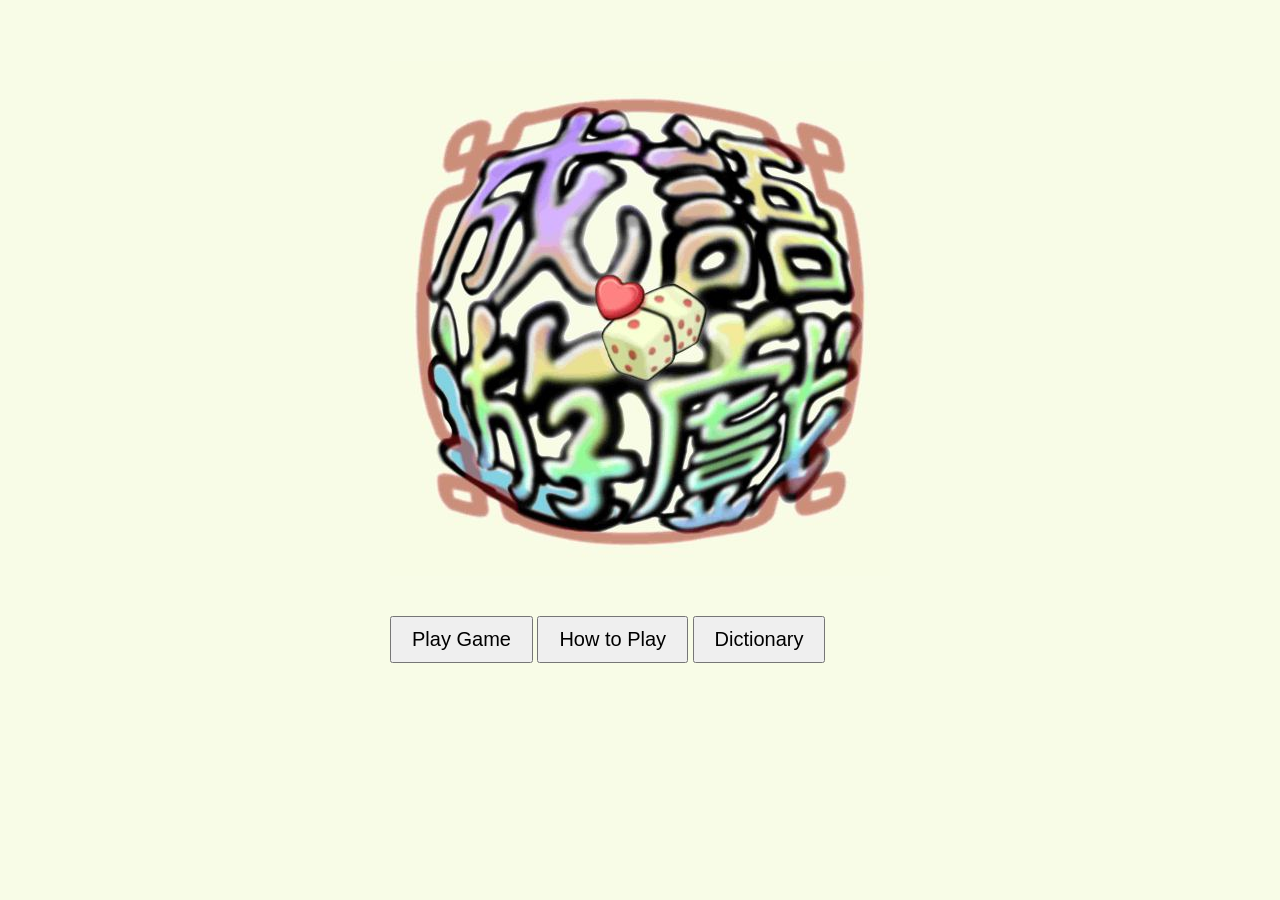
==== index.html @ dd259682 "Add files via upload" ====
<!DOCTYPE html>
<html lang="en">
<head>
    <meta charset="UTF-8">
    <meta name="viewport" content="width=device-width, initial-scale=1.0">
    <title>Chinese Idioms Challenge - Start</title>
    <link rel="stylesheet" href="styles.css"> <!-- Link to your CSS file -->
</head>
<body>
    <div class="start-page">

        <h1></h1>
        <img src="homepage2.jpg" alt="title">
        <p></p>
 
        <button id="startBtn">Play Game</button>
        <button id="howToPlayBtn">How to Play</button>
        <button id="dctnryBtn">Dictionary</button>
        
    </div>
    <script>
        document.getElementById('startBtn').addEventListener('click', function() {
            window.location.href = 'pregame.html'; // Redirects to the game page
        });

        document.getElementById('howToPlayBtn').addEventListener('click', function() {
            alert('Click and drag the characters into the correct order');
        });

        document.getElementById('dctnryBtn').addEventListener('click', function() {
            window.location.href = 'dictionary4.html'; // Redirects to the dictionary page
        });

        
    </script>
</body>
</html>
---- styles.css ----
body{ font-family:sans-serif; display:flex; flex-direction:column; align-items:center; margin-top:40px; background-color: #f8fce7; }
#score{ position:absolute; top:10px; left:10px; font-size:20px; font-weight:bold; }
#finalScore{ font-size:24px; margin-top:10px; color:black; display:none; }
#round{ font-size:28px; margin-bottom:10px; }

#imgContainer{
  position: relative;
  width: 220px;
  height: 180px;
  margin-bottom: 20px;
  background: #f0f0f0;
  display: flex;
  justify-content: center;
  align-items: center;
}
#chengyuImg{
  width: 100%;
  height: 100%;
  object-fit: contain;
  display: block;
}

#message{ position:absolute; top:50%; left:50%; transform:translate(-50%,-50%); font-size:36px; font-weight:bold; text-align:center; text-shadow: 2px 2px 0 #fff, -2px 2px 0 #fff, 2px -2px 0 #fff, -2px -2px 0 #fff; }

.container{ display:flex; gap:20px; margin:20px; }
.block,.hole,.slot{ width:80px; height:80px; border:2px solid #333; display:flex; align-items:center; justify-content:center; font-size:36px; }
.block{ background:#ffd966; cursor:grab; }
.hole{ background:#eee; }
.slot{ border-style:dashed; background:#fafafa; }
.hole.filled{ background:#c6efce; }
button{ font-size:20px; padding:10px 20px; margin-top:20px; align-items: center;}

#reviewScreen{ display:none; margin-top:20px; }
#reviewScreen div div{ margin:5px; padding:8px; border:1px solid #333; cursor:pointer; }

#cardOverlay{
  display:none;
  position:fixed;
  top:0; left:0;
  width:100%; height:100%;
  background:rgba(0,0,0,0.6);
  justify-content:center;
  align-items:center;
}
#card{
  background:white;
  padding:20px;
  display:flex;
  gap:20px;
  align-items:center;
}

#navButtons{
  display:flex;
  gap:10px;
  justify-content:center;
  align-items: center;
  margin-top:10px;
}
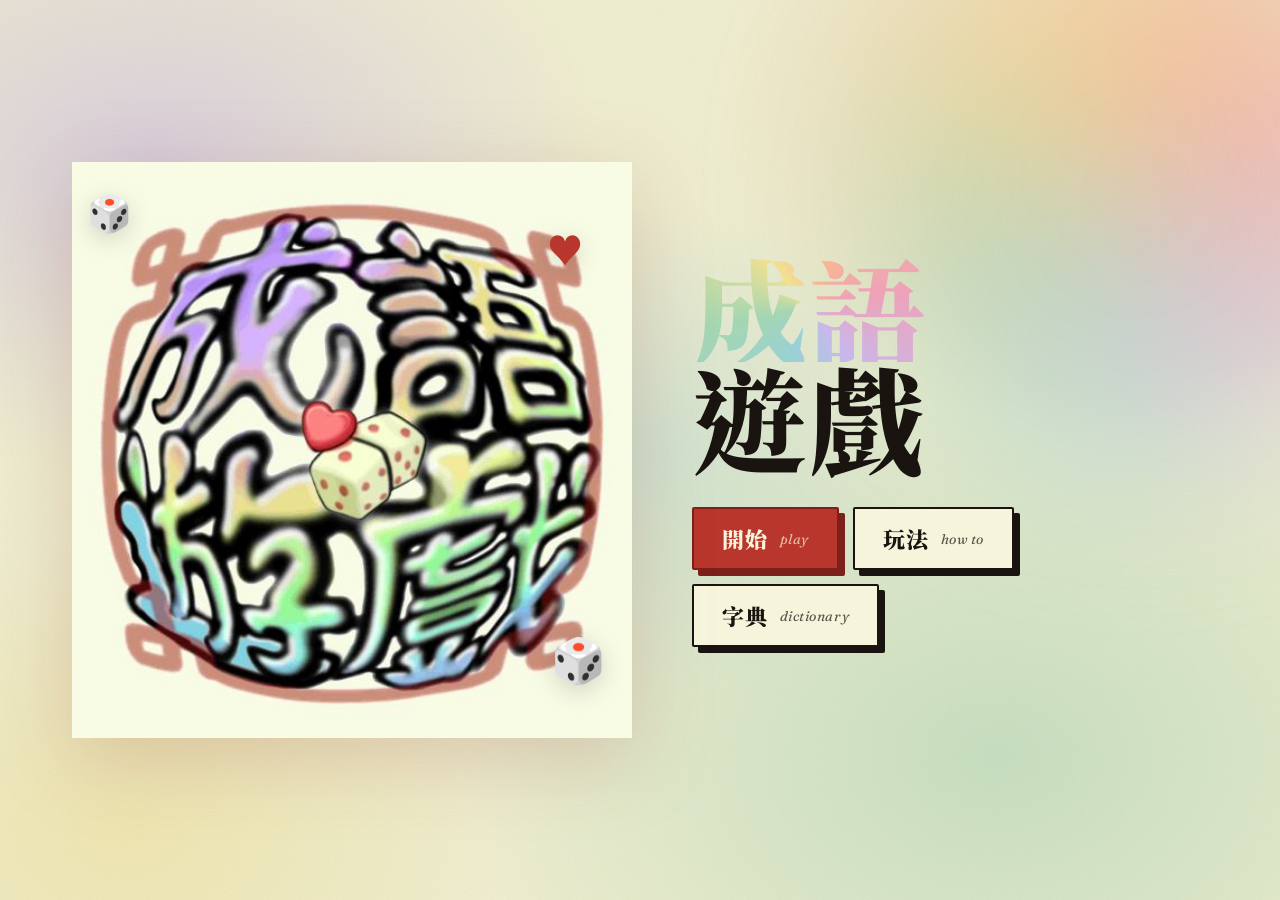
==== commit ae7fe2bc: "Redesign UI with psychedelic-literati aesthetic and add tile reorder - Rebuild styles.css around a c" ====
--- a/index.html
+++ b/index.html
@@ -1,37 +1,61 @@
-<!DOCTYPE html>
-<html lang="en">
-<head>
-    <meta charset="UTF-8">
-    <meta name="viewport" content="width=device-width, initial-scale=1.0">
-    <title>Chinese Idioms Challenge - Start</title>
-    <link rel="stylesheet" href="styles.css"> <!-- Link to your CSS file -->
-</head>
-<body>
-    <div class="start-page">
-
-        <h1></h1>
-        <img src="homepage2.jpg" alt="title">
-        <p></p>
- 
-        <button id="startBtn">Play Game</button>
-        <button id="howToPlayBtn">How to Play</button>
-        <button id="dctnryBtn">Dictionary</button>
-        
-    </div>
-    <script>
-        document.getElementById('startBtn').addEventListener('click', function() {
-            window.location.href = 'pregame.html'; // Redirects to the game page
-        });
-
-        document.getElementById('howToPlayBtn').addEventListener('click', function() {
-            alert('Click and drag the characters into the correct order');
-        });
-
-        document.getElementById('dctnryBtn').addEventListener('click', function() {
-            window.location.href = 'dictionary4.html'; // Redirects to the dictionary page
-        });
-
-        
-    </script>
-</body>
-</html>
+<!DOCTYPE html>
+<html lang="en">
+<head>
+    <meta charset="UTF-8">
+    <meta name="viewport" content="width=device-width, initial-scale=1.0">
+    <title>成語遊戲 — Chinese Idioms Challenge</title>
+    <link rel="stylesheet" href="styles.css">
+</head>
+<body>
+    <div class="start-page">
+        <!-- preserved by old script; hidden by CSS -->
+        <h1></h1>
+        <p></p>
+
+        <div class="hero-stage">
+            <span class="talisman talisman--dice1" aria-hidden="true">🎲</span>
+            <span class="talisman talisman--dice2" aria-hidden="true">🎲</span>
+            <span class="talisman talisman--heart" aria-hidden="true">♥</span>
+            <img src="homepage2.jpg" alt="成語遊戲 seal">
+        </div>
+
+        <div class="hero-copy">
+            <h2 class="hero-title">
+                <span class="accent">成語</span><br>
+                遊戲
+            </h2>
+            <p class="hero-sub">
+                Four characters. One ancient truth. Drag the brushed
+                blocks into place and unlock a thousand years of
+                Chinese wisdom — <em>慢慢來</em>, take your time.
+            </p>
+
+            <div class="hero-cta">
+                <button id="startBtn" class="btn btn--seal">
+                    開始 <span class="latin">play</span>
+                </button>
+                <button id="howToPlayBtn" class="btn">
+                    玩法 <span class="latin">how to</span>
+                </button>
+                <button id="dctnryBtn" class="btn">
+                    字典 <span class="latin">dictionary</span>
+                </button>
+            </div>
+        </div>
+    </div>
+
+    <script>
+        document.getElementById('startBtn').addEventListener('click', function() {
+            window.location.href = 'pregame.html';
+        });
+
+        document.getElementById('howToPlayBtn').addEventListener('click', function() {
+            alert('Click and drag the characters into the correct order');
+        });
+
+        document.getElementById('dctnryBtn').addEventListener('click', function() {
+            window.location.href = 'dictionary4.html';
+        });
+    </script>
+</body>
+</html>
--- a/styles.css
+++ b/styles.css
@@ -1,59 +1,1047 @@
-body{ font-family:sans-serif; display:flex; flex-direction:column; align-items:center; margin-top:40px; background-color: #f8fce7; }
-#score{ position:absolute; top:10px; left:10px; font-size:20px; font-weight:bold; }
-#finalScore{ font-size:24px; margin-top:10px; color:black; display:none; }
-#round{ font-size:28px; margin-bottom:10px; }
-
-#imgContainer{
-  position: relative;
-  width: 220px;
-  height: 180px;
-  margin-bottom: 20px;
-  background: #f0f0f0;
-  display: flex;
-  justify-content: center;
-  align-items: center;
-}
-#chengyuImg{
-  width: 100%;
-  height: 100%;
-  object-fit: contain;
-  display: block;
-}
-
-#message{ position:absolute; top:50%; left:50%; transform:translate(-50%,-50%); font-size:36px; font-weight:bold; text-align:center; text-shadow: 2px 2px 0 #fff, -2px 2px 0 #fff, 2px -2px 0 #fff, -2px -2px 0 #fff; }
-
-.container{ display:flex; gap:20px; margin:20px; }
-.block,.hole,.slot{ width:80px; height:80px; border:2px solid #333; display:flex; align-items:center; justify-content:center; font-size:36px; }
-.block{ background:#ffd966; cursor:grab; }
-.hole{ background:#eee; }
-.slot{ border-style:dashed; background:#fafafa; }
-.hole.filled{ background:#c6efce; }
-button{ font-size:20px; padding:10px 20px; margin-top:20px; align-items: center;}
-
-#reviewScreen{ display:none; margin-top:20px; }
-#reviewScreen div div{ margin:5px; padding:8px; border:1px solid #333; cursor:pointer; }
-
-#cardOverlay{
-  display:none;
-  position:fixed;
-  top:0; left:0;
-  width:100%; height:100%;
-  background:rgba(0,0,0,0.6);
-  justify-content:center;
-  align-items:center;
-}
-#card{
-  background:white;
-  padding:20px;
-  display:flex;
-  gap:20px;
-  align-items:center;
-}
-
-#navButtons{
-  display:flex;
-  gap:10px;
-  justify-content:center;
-  align-items: center;
-  margin-top:10px;
-}+/* ============================================================
+   成語遊戲 — Psychedelic Literati design system
+   ------------------------------------------------------------
+   Inspired by the airbrushed homepage seal: rice-paper cream,
+   vermilion ink frame, lavender/mint/peach/lemon/turquoise auras,
+   chunky brush type, scattered dice + heart talismans.
+   ============================================================ */
+
+@import url('https://fonts.googleapis.com/css2?family=Noto+Serif+TC:wght@400;600;700;900&family=Noto+Sans+TC:wght@400;500;700;900&family=Noto+Sans+HK:wght@400;700;900&family=Fraunces:ital,opsz,wght@0,9..144,400;0,9..144,700;1,9..144,400;1,9..144,700&family=DM+Mono:wght@400;500&display=swap');
+
+:root{
+  /* paper + ink — matched to homepage2.jpg edge */
+  --cream: #f1f0d2;
+  --cream-deep: #e6e4be;
+  --paper: #f6f5dc;
+  --ink: #1a1410;
+  --ink-soft: #3b2e26;
+
+  /* seal palette */
+  --seal: #b8362c;
+  --seal-deep: #7d1f1a;
+  --seal-dust: #d4a09b;
+
+  /* psychedelic auras */
+  --lavender: #c9b8e8;
+  --mint:     #a8d5b4;
+  --peach:    #f4b896;
+  --lemon:    #f0e198;
+  --turquoise:#9dd0d4;
+  --rose:     #e8a4b8;
+
+  /* gradient strings */
+  --psyche: conic-gradient(from 140deg at 50% 50%,
+              var(--lavender), var(--turquoise),
+              var(--mint),  var(--lemon),
+              var(--peach), var(--rose), var(--lavender));
+
+  --halo: radial-gradient(circle, var(--peach) 0%, var(--lemon) 28%, var(--mint) 55%, transparent 75%);
+
+  /* CJK stack — broad Trad fallback so missing glyphs in one font fall through */
+  --cjk: "Noto Serif TC", "Noto Sans TC", "Noto Sans HK", "PingFang TC", "Heiti TC", "Microsoft JhengHei", "Apple LiGothic", serif;
+}
+
+/* ---------- reset-ish ---------- */
+*, *::before, *::after { box-sizing: border-box; }
+html, body { margin: 0; padding: 0; }
+button { font-family: inherit; }
+img { display: block; }
+
+/* ---------- base page ---------- */
+body{
+  min-height: 100vh;
+  font-family: var(--cjk);
+  color: var(--ink);
+  background-color: var(--cream);
+  background-image:
+    radial-gradient(40rem 28rem at 12% 18%,  rgba(201,184,232,.55), transparent 70%),
+    radial-gradient(36rem 30rem at 88% 12%,  rgba(244,184,150,.55), transparent 70%),
+    radial-gradient(48rem 36rem at 78% 84%,  rgba(168,213,180,.55), transparent 70%),
+    radial-gradient(34rem 26rem at 10% 92%,  rgba(240,225,152,.55), transparent 70%),
+    radial-gradient(26rem 22rem at 50% 50%,  rgba(157,208,212,.35), transparent 70%);
+  background-attachment: fixed;
+  position: relative;
+  overflow-x: hidden;
+}
+
+/* grain overlay */
+body::before{
+  content:"";
+  position: fixed; inset: 0;
+  pointer-events: none;
+  z-index: 1;
+  background-image: url("data:image/svg+xml;utf8,<svg xmlns='http://www.w3.org/2000/svg' width='240' height='240'><filter id='n'><feTurbulence type='fractalNoise' baseFrequency='0.85' numOctaves='2' stitchTiles='stitch'/><feColorMatrix values='0 0 0 0 0.12  0 0 0 0 0.08  0 0 0 0 0.06  0 0 0 0.45 0'/></filter><rect width='100%' height='100%' filter='url(%23n)' opacity='0.55'/></svg>");
+  mix-blend-mode: multiply;
+  opacity: .22;
+}
+
+/* drifting aura blob */
+body::after{
+  content:"";
+  position: fixed;
+  top: -8vh; right: -10vw;
+  width: 60vmin; height: 60vmin;
+  border-radius: 50%;
+  background: var(--psyche);
+  filter: blur(80px) saturate(115%);
+  opacity: .55;
+  pointer-events: none;
+  z-index: 0;
+  animation: drift 22s ease-in-out infinite alternate;
+}
+
+@keyframes drift{
+  0%   { transform: translate(0,0) rotate(0deg) scale(1); }
+  50%  { transform: translate(-6vw, 6vh) rotate(40deg) scale(1.08); }
+  100% { transform: translate(8vw,-4vh) rotate(-30deg) scale(.95); }
+}
+
+/* page content sits above the grain */
+body > *{ position: relative; z-index: 2; }
+
+/* ---------- typography helpers ---------- */
+.h-display{
+  font-family: var(--cjk);
+  font-weight: 900;
+  letter-spacing: .04em;
+  line-height: .95;
+}
+.h-brush{
+  font-family: var(--cjk);
+  font-weight: 700;
+}
+.h-latin{
+  font-family: "Fraunces", Georgia, serif;
+  font-style: italic;
+  font-weight: 400;
+  letter-spacing: .02em;
+}
+.h-mono{
+  font-family: "DM Mono", ui-monospace, monospace;
+  letter-spacing: .08em;
+  text-transform: uppercase;
+}
+
+/* ---------- seal frame ornament (echoes homepage2.jpg) ---------- */
+.seal-frame{
+  position: relative;
+  padding: clamp(20px, 4vw, 40px);
+  background: var(--paper);
+  box-shadow:
+    0 0 0 2px var(--seal) inset,
+    0 0 0 8px var(--paper) inset,
+    0 0 0 10px var(--seal-dust) inset,
+    0 30px 60px -30px rgba(125,31,26,.35);
+}
+.seal-frame::before,
+.seal-frame::after{
+  content:"";
+  position: absolute;
+  width: 34px; height: 34px;
+  border: 3px solid var(--seal);
+  background: var(--paper);
+}
+.seal-frame::before{ top: -12px; left: -12px;  border-right: 0; border-bottom: 0; }
+.seal-frame::after { bottom: -12px; right: -12px; border-left: 0; border-top: 0; }
+
+/* second corner pair */
+.seal-frame .seal-corner-tr,
+.seal-frame .seal-corner-bl{
+  content:"";
+  position: absolute;
+  width: 34px; height: 34px;
+  border: 3px solid var(--seal);
+  background: var(--paper);
+}
+.seal-frame .seal-corner-tr{ top: -12px; right: -12px; border-left: 0; border-bottom: 0; }
+.seal-frame .seal-corner-bl{ bottom: -12px; left: -12px; border-right: 0; border-top: 0; }
+
+/* ---------- chunky button ---------- */
+.btn{
+  display: inline-flex;
+  align-items: center;
+  justify-content: center;
+  gap: 12px;
+  padding: 14px 28px;
+  border: 2.5px solid var(--ink);
+  background: var(--paper);
+  color: var(--ink);
+  font-family: var(--cjk);
+  font-weight: 900;
+  font-size: 22px;
+  letter-spacing: .04em;
+  cursor: pointer;
+  position: relative;
+  transition: transform .18s ease, box-shadow .18s ease, background .25s ease, color .25s ease;
+  box-shadow: 6px 6px 0 var(--ink);
+  text-decoration: none;
+  border-radius: 2px;
+}
+.btn:hover{
+  transform: translate(-2px,-2px);
+  box-shadow: 10px 10px 0 var(--ink);
+  background-image: var(--psyche);
+  background-size: 240% 240%;
+  animation: psycheShift 4.5s ease-in-out infinite;
+  color: var(--paper);
+  text-shadow: 0 1px 0 var(--ink-soft);
+}
+.btn:active{
+  transform: translate(2px,2px);
+  box-shadow: 2px 2px 0 var(--ink);
+}
+.btn--seal{
+  background: var(--seal);
+  color: var(--paper);
+  border-color: var(--seal-deep);
+  box-shadow: 6px 6px 0 var(--seal-deep);
+}
+.btn--seal:hover{ box-shadow: 10px 10px 0 var(--seal-deep); }
+.btn--ghost{
+  background: transparent;
+  box-shadow: none;
+  border-width: 0;
+  border-bottom: 2px solid var(--ink);
+  padding: 6px 4px;
+  font-size: 18px;
+  border-radius: 0;
+}
+.btn--ghost:hover{
+  background: transparent;
+  color: var(--seal);
+  border-color: var(--seal);
+  box-shadow: none;
+  text-shadow: none;
+  animation: none;
+  background-image: none;
+}
+.btn .latin{
+  font-family: "Fraunces", serif;
+  font-style: italic;
+  font-size: 14px;
+  opacity: .7;
+  font-weight: 400;
+  letter-spacing: .04em;
+}
+
+@keyframes psycheShift{
+  0%   { background-position:   0% 50%; }
+  50%  { background-position: 100% 50%; }
+  100% { background-position:   0% 50%; }
+}
+
+/* ============================================================
+   HOMEPAGE  (.start-page)
+   ============================================================ */
+.start-page{
+  min-height: 100vh;
+  display: grid;
+  grid-template-columns: minmax(0, 1.1fr) minmax(0, 1fr);
+  gap: clamp(20px, 4vw, 60px);
+  padding: clamp(24px, 5vw, 72px);
+  align-items: center;
+  max-width: 1320px;
+  margin: 0 auto;
+}
+@media (max-width: 880px){
+  .start-page{ grid-template-columns: 1fr; padding-top: 28px; }
+}
+
+.start-page h1{ display: none; }
+.start-page p{ display: none; }
+
+/* hero image with halo */
+.start-page img[src*="homepage2"]{
+  width: min(560px, 100%);
+  height: auto;
+  margin: 0 auto;
+  position: relative;
+  filter: drop-shadow(0 20px 40px rgba(125,31,26,.18));
+  animation: float 9s ease-in-out infinite;
+  z-index: 2;
+}
+@keyframes float{
+  0%,100% { transform: translateY(0) rotate(-1deg); }
+  50%     { transform: translateY(-14px) rotate(1deg); }
+}
+
+/* left column = hero stage */
+.hero-stage{
+  position: relative;
+  display: flex;
+  align-items: center;
+  justify-content: center;
+  min-height: 70vh;
+}
+@keyframes huePulse{
+  0%,100% { filter: blur(60px) saturate(130%) hue-rotate(0deg); transform: scale(1); }
+  50%     { filter: blur(70px) saturate(150%) hue-rotate(40deg); transform: scale(1.08); }
+}
+
+/* right column copy + actions */
+.hero-copy{
+  display: flex;
+  flex-direction: column;
+  gap: 28px;
+  max-width: 480px;
+}
+.hero-eyebrow{
+  display: inline-flex;
+  align-items: center;
+  gap: 10px;
+  font-family: "DM Mono", monospace;
+  font-size: 11px;
+  letter-spacing: .32em;
+  text-transform: uppercase;
+  color: var(--seal-deep);
+}
+.hero-eyebrow::before{
+  content:""; width: 28px; height: 1px; background: var(--seal); display: inline-block;
+}
+.hero-title{
+  font-family: var(--cjk);
+  font-weight: 900;
+  font-size: clamp(56px, 9vw, 120px);
+  line-height: .95;
+  margin: 0;
+  color: var(--ink);
+  letter-spacing: .02em;
+}
+.hero-title .accent{
+  display: inline-block;
+  background: var(--psyche);
+  -webkit-background-clip: text;
+  background-clip: text;
+  color: transparent;
+  filter: saturate(110%);
+}
+.hero-sub{
+  font-family: "Fraunces", serif;
+  font-style: italic;
+  font-size: 22px;
+  line-height: 1.45;
+  color: var(--ink-soft);
+  margin: 0;
+  max-width: 38ch;
+}
+.hero-sub em{
+  font-style: normal;
+  font-family: var(--cjk);
+  font-weight: 700;
+  color: var(--seal);
+  font-size: 1.05em;
+}
+.hero-cta{
+  display: flex;
+  flex-wrap: wrap;
+  gap: 14px;
+  margin-top: 8px;
+}
+.hero-meta{
+  margin-top: 10px;
+  display: flex;
+  gap: 24px;
+  flex-wrap: wrap;
+  font-family: "DM Mono", monospace;
+  font-size: 11px;
+  letter-spacing: .22em;
+  text-transform: uppercase;
+  color: var(--ink-soft);
+  opacity: .8;
+}
+.hero-meta span{ display: inline-flex; align-items: center; gap: 8px; }
+.hero-meta span::before{
+  content:""; width:6px; height:6px; background: var(--seal); border-radius: 50%;
+  display: inline-block;
+}
+
+/* floating talismans */
+.talisman{
+  position: absolute;
+  font-size: 36px;
+  filter: drop-shadow(0 6px 12px rgba(0,0,0,.15));
+  z-index: 3;
+  animation: float 7s ease-in-out infinite;
+}
+.talisman--dice1{ top: 8%; left: 4%;   animation-delay: -1s; }
+.talisman--dice2{ bottom: 12%; right: 6%; animation-delay: -3s; font-size: 44px; }
+.talisman--heart{ top: 14%; right: 10%; animation-delay: -2s; color: var(--seal); }
+
+/* vertical chinese strip */
+.vertical-strip{
+  position: absolute;
+  top: 50%;
+  left: 24px;
+  transform: translateY(-50%);
+  writing-mode: vertical-rl;
+  font-family: var(--cjk);
+  font-weight: 600;
+  font-size: 18px;
+  letter-spacing: 12px;
+  color: var(--seal);
+  opacity: .75;
+}
+@media (max-width: 880px){ .vertical-strip{ display: none; } }
+
+/* ============================================================
+   PREGAME  (.pregame-page)
+   ============================================================ */
+.pregame-page{
+  min-height: 100vh;
+  padding: clamp(24px, 5vw, 60px);
+  max-width: 1180px;
+  margin: 0 auto;
+  display: flex;
+  flex-direction: column;
+  justify-content: center;
+}
+.pregame-page > h1, .pregame-page > p, .pregame-page > img{ display: none; }
+
+.pregame-header{
+  display: flex;
+  align-items: flex-end;
+  justify-content: space-between;
+  gap: 24px;
+  margin-bottom: clamp(28px, 5vw, 56px);
+  flex-wrap: wrap;
+}
+.pregame-header .kicker{
+  font-family: "DM Mono", monospace;
+  letter-spacing: .3em;
+  text-transform: uppercase;
+  font-size: 11px;
+  color: var(--seal-deep);
+  margin-bottom: 8px;
+}
+.pregame-header h2{
+  font-family: var(--cjk);
+  font-weight: 900;
+  font-size: clamp(40px, 6vw, 72px);
+  line-height: .95;
+  margin: 0;
+  color: var(--ink);
+}
+.pregame-header h2 em{
+  font-family: "Fraunces", serif;
+  font-style: italic;
+  font-weight: 400;
+  color: var(--seal);
+}
+
+/* fate cards */
+.fate-grid{
+  display: grid;
+  grid-template-columns: repeat(3, 1fr);
+  gap: 22px;
+}
+@media (max-width: 880px){ .fate-grid{ grid-template-columns: 1fr; } }
+
+.fate-card.game-btn{
+  appearance: none;
+  text-align: center;
+  border: 2.5px solid var(--ink);
+  background: var(--paper);
+  padding: 32px 24px;
+  cursor: pointer;
+  position: relative;
+  overflow: hidden;
+  font-family: var(--cjk);
+  color: var(--ink);
+  display: flex;
+  flex-direction: column;
+  justify-content: center;
+  align-items: center;
+  gap: 12px;
+  min-height: 240px;
+  transition: transform .25s ease, box-shadow .25s ease;
+  box-shadow: 8px 8px 0 var(--ink);
+  border-radius: 2px;
+}
+.fate-card.game-btn::before{
+  content:"";
+  position: absolute;
+  inset: -40% -20% auto auto;
+  width: 70%; aspect-ratio: 1;
+  background: var(--psyche);
+  filter: blur(40px) saturate(140%);
+  opacity: .45;
+  z-index: 0;
+  transition: opacity .3s ease, transform .6s ease;
+}
+.fate-card.game-btn:hover{
+  transform: translate(-3px,-3px);
+  box-shadow: 12px 12px 0 var(--ink);
+}
+.fate-card.game-btn:hover::before{
+  opacity: .9;
+  transform: rotate(40deg) scale(1.1);
+}
+.fate-card .fate-num{
+  font-family: "Fraunces", serif;
+  font-style: italic;
+  font-size: 14px;
+  letter-spacing: .2em;
+  text-transform: uppercase;
+  color: var(--seal);
+  position: relative; z-index: 1;
+}
+.fate-card .fate-title{
+  font-family: var(--cjk);
+  font-weight: 900;
+  font-size: 56px;
+  line-height: 1;
+  letter-spacing: .06em;
+  margin: 0;
+  position: relative; z-index: 1;
+}
+.fate-card .fate-en{
+  font-family: "Fraunces", serif;
+  font-style: italic;
+  font-size: 18px;
+  color: var(--ink-soft);
+  position: relative; z-index: 1;
+}
+.fate-card .fate-foot{
+  font-family: "DM Mono", monospace;
+  font-size: 11px;
+  letter-spacing: .22em;
+  text-transform: uppercase;
+  color: var(--seal-deep);
+  position: relative; z-index: 1;
+  padding-top: 6px;
+}
+
+/* home button area */
+.page-foot{
+  margin-top: clamp(32px, 5vw, 56px);
+  display: flex;
+  justify-content: center;
+}
+
+/* ============================================================
+   GAME  (chengyu.html)
+   ============================================================ */
+body.game{
+  display: block;
+}
+
+#score{
+  position: fixed;
+  top: 20px;
+  left: 24px;
+  font-family: "DM Mono", monospace;
+  font-size: 13px;
+  font-weight: 500;
+  letter-spacing: .18em;
+  text-transform: uppercase;
+  color: var(--ink);
+  background: var(--paper);
+  padding: 10px 16px;
+  border: 2px solid var(--ink);
+  box-shadow: 4px 4px 0 var(--ink);
+  z-index: 50;
+}
+
+#round{
+  font-family: var(--cjk);
+  font-weight: 900;
+  font-size: 28px;
+  letter-spacing: .12em;
+  color: var(--seal);
+  text-align: center;
+  margin-top: 80px;
+  margin-bottom: 10px;
+}
+
+#imgContainer{
+  position: relative;
+  width: 260px;
+  height: 220px;
+  margin: 20px auto 24px;
+  background: transparent;
+  display: flex;
+  justify-content: center;
+  align-items: center;
+}
+#imgContainer::before{
+  content:"";
+  position: absolute;
+  inset: -30%;
+  background: var(--halo);
+  filter: blur(40px) saturate(140%);
+  opacity: .8;
+  z-index: 0;
+  border-radius: 50%;
+  animation: huePulse 12s ease-in-out infinite;
+}
+#chengyuImg{
+  position: relative;
+  z-index: 1;
+  width: 100%;
+  height: 100%;
+  object-fit: contain;
+  filter: drop-shadow(0 12px 24px rgba(125,31,26,.25));
+}
+#message{
+  position: absolute;
+  top: 50%; left: 50%;
+  transform: translate(-50%, -50%);
+  font-family: var(--cjk);
+  font-size: 72px;
+  font-weight: 900;
+  text-align: center;
+  z-index: 2;
+  text-shadow:
+    2px 2px 0 var(--paper),
+   -2px 2px 0 var(--paper),
+    2px -2px 0 var(--paper),
+   -2px -2px 0 var(--paper),
+    0 6px 16px rgba(0,0,0,.3);
+}
+
+/* game containers */
+.container{
+  display: flex;
+  gap: 16px;
+  margin: 18px auto;
+  justify-content: center;
+}
+
+/* the drop targets (holes) — circular ink rings */
+.hole{
+  width: 90px; height: 90px;
+  border: 3px solid var(--ink);
+  display: flex;
+  align-items: center;
+  justify-content: center;
+  font-family: var(--cjk);
+  font-weight: 900;
+  font-size: 44px;
+  border-radius: 50%;
+  background: radial-gradient(circle, var(--paper) 0%, var(--cream-deep) 100%);
+  position: relative;
+  transition: background .3s ease, transform .25s ease;
+}
+.hole::before{
+  content:"";
+  position: absolute;
+  inset: -8px;
+  border-radius: 50%;
+  border: 2px dashed var(--seal-dust);
+  pointer-events: none;
+  opacity: .8;
+}
+.hole.filled{
+  background: var(--psyche);
+  background-size: 200% 200%;
+  animation: psycheShift 5s ease-in-out infinite;
+  color: var(--paper);
+  text-shadow: 0 2px 0 var(--ink-soft);
+}
+.hole.filled::before{ border-style: solid; border-color: var(--ink); }
+
+/* source slots — dotted square trays */
+.slot{
+  width: 90px; height: 90px;
+  border: 2px dashed var(--ink-soft);
+  background: rgba(251, 246, 226, .35);
+  display: flex; align-items: center; justify-content: center;
+  font-size: 44px;
+}
+
+/* draggable character blocks */
+.block{
+  width: 84px; height: 84px;
+  border: 2.5px solid var(--ink);
+  background: var(--paper);
+  color: var(--ink);
+  font-family: var(--cjk);
+  font-weight: 900;
+  font-size: 44px;
+  display: flex;
+  align-items: center;
+  justify-content: center;
+  cursor: grab;
+  box-shadow: 4px 4px 0 var(--ink);
+  position: relative;
+  transition: transform .15s ease, box-shadow .15s ease;
+  user-select: none;
+}
+.block:hover{
+  transform: translate(-1px,-1px) rotate(-2deg);
+  box-shadow: 6px 6px 0 var(--ink);
+}
+.block:active{ cursor: grabbing; }
+.block:nth-child(1){ background: var(--lavender); }
+.block:nth-child(2){ background: var(--peach); }
+.block:nth-child(3){ background: var(--mint); }
+.block:nth-child(4){ background: var(--lemon); }
+
+/* generic buttons inside game and elsewhere — convert default <button> styling */
+#nextBtn{
+  display: inline-flex;
+  align-items: center;
+  gap: 10px;
+  padding: 12px 28px;
+  border: 2.5px solid var(--ink);
+  background: var(--seal);
+  color: var(--paper);
+  font-family: var(--cjk);
+  font-weight: 900;
+  font-size: 20px;
+  letter-spacing: .08em;
+  cursor: pointer;
+  box-shadow: 6px 6px 0 var(--seal-deep);
+  transition: transform .18s, box-shadow .18s;
+  border-radius: 2px;
+}
+#nextBtn:hover{ transform: translate(-2px,-2px); box-shadow: 10px 10px 0 var(--seal-deep); }
+#nextBtn:active{ transform: translate(2px,2px); box-shadow: 2px 2px 0 var(--seal-deep); }
+
+#navButtons{
+  display: flex;
+  gap: 14px;
+  justify-content: center;
+  align-items: center;
+  margin-top: 18px;
+}
+
+#finalScore{
+  font-family: var(--cjk);
+  font-weight: 900;
+  font-size: 32px;
+  margin-top: 18px;
+  color: var(--seal);
+  text-align: center;
+  display: none;
+}
+
+/* review screen */
+#reviewScreen{
+  display: none;
+  margin: 30px auto;
+  max-width: 760px;
+  padding: 0 24px;
+}
+#reviewScreen > div{
+  display: flex;
+  gap: 28px;
+  justify-content: center;
+  flex-wrap: wrap;
+}
+#reviewScreen h3{
+  font-family: var(--cjk);
+  font-weight: 900;
+  font-size: 26px;
+  margin: 0 0 12px;
+  letter-spacing: .08em;
+}
+#reviewScreen > div > div{
+  flex: 1;
+  min-width: 240px;
+  background: var(--paper);
+  border: 2px solid var(--ink);
+  padding: 18px;
+  box-shadow: 6px 6px 0 var(--ink);
+}
+#correctListUI > div,
+#wrongListUI > div{
+  margin: 6px 0;
+  padding: 10px 12px;
+  border: 1px solid var(--ink-soft);
+  cursor: pointer;
+  background: var(--cream);
+  font-family: var(--cjk);
+  font-weight: 700;
+  font-size: 22px;
+  transition: background .2s, transform .15s;
+}
+#correctListUI > div:hover,
+#wrongListUI > div:hover{
+  background: var(--lemon);
+  transform: translateX(4px);
+}
+
+/* card overlay (game-end card) */
+#cardOverlay{
+  display: none;
+  position: fixed;
+  inset: 0;
+  background: rgba(26,20,16,.65);
+  backdrop-filter: blur(6px);
+  justify-content: center;
+  align-items: center;
+  z-index: 200;
+}
+#card{
+  background: var(--paper);
+  padding: 32px;
+  display: flex;
+  gap: 24px;
+  align-items: center;
+  border: 3px solid var(--ink);
+  box-shadow: 12px 12px 0 var(--seal);
+  max-width: 560px;
+}
+#card > div{ text-align: center; }
+#cardImg{
+  width: 200px !important;
+  margin: 0 auto 12px;
+  border-radius: 4px;
+  border: 2px solid var(--ink-soft);
+  background: var(--cream);
+}
+#cardText{
+  font-family: var(--cjk);
+  font-size: 18px !important;
+  line-height: 1.6;
+  color: var(--ink);
+  margin-top: 12px;
+}
+#cardText b{
+  font-family: var(--cjk);
+  font-weight: 900;
+  font-size: 32px;
+  letter-spacing: .08em;
+  color: var(--seal);
+  display: block;
+  margin-bottom: 8px;
+}
+#card button{
+  font-size: 24px;
+  padding: 12px 16px;
+  border: 2px solid var(--ink);
+  background: var(--paper);
+  cursor: pointer;
+  font-family: "Fraunces", serif;
+  box-shadow: 3px 3px 0 var(--ink);
+}
+#card button:hover{ background: var(--lemon); }
+
+/* back-to-start (game + dictionary share #backToStartBtn) */
+#backToStartBtn{
+  position: fixed;
+  bottom: 22px;
+  right: 24px;
+  padding: 10px 18px;
+  border: 2px solid var(--ink);
+  background: var(--paper);
+  color: var(--ink);
+  font-family: "Fraunces", serif;
+  font-style: italic;
+  font-size: 15px;
+  cursor: pointer;
+  box-shadow: 4px 4px 0 var(--ink);
+  z-index: 60;
+  transition: transform .15s, box-shadow .15s;
+}
+#backToStartBtn:hover{
+  transform: translate(-2px,-2px);
+  box-shadow: 6px 6px 0 var(--ink);
+  background: var(--lemon);
+}
+
+/* ============================================================
+   DICTIONARY (.dictionary-page)
+   ============================================================ */
+.dictionary-page{
+  max-width: 1200px;
+  margin: 0 auto;
+  padding: clamp(24px, 5vw, 56px);
+  text-align: left;
+}
+.dictionary-page h1{
+  font-family: var(--cjk);
+  font-weight: 900;
+  font-size: clamp(48px, 7vw, 84px);
+  margin: 0 0 6px;
+  color: var(--ink);
+  letter-spacing: .04em;
+}
+.dict-eyebrow{
+  font-family: "DM Mono", monospace;
+  font-size: 11px;
+  letter-spacing: .3em;
+  text-transform: uppercase;
+  color: var(--seal-deep);
+  margin: 0 0 6px;
+  display: flex;
+  align-items: center;
+  gap: 10px;
+}
+.dict-eyebrow::before{
+  content:""; width: 28px; height: 1px; background: var(--seal);
+}
+.dict-sub{
+  font-family: "Fraunces", serif;
+  font-style: italic;
+  font-size: 20px;
+  color: var(--ink-soft);
+  margin: 0 0 32px;
+  max-width: 60ch;
+}
+
+/* override original .idioms-container with new grid */
+.idioms-container{
+  display: grid !important;
+  grid-template-columns: repeat(auto-fill, minmax(190px, 1fr));
+  gap: 14px;
+  padding: 0 !important;
+  border: none !important;
+  border-radius: 0 !important;
+  max-height: none !important;
+  overflow: visible !important;
+  align-items: stretch !important;
+}
+
+.idiom-item{
+  position: relative;
+  background: var(--paper) !important;
+  border: 2px solid var(--ink) !important;
+  padding: 22px 18px !important;
+  border-radius: 2px !important;
+  cursor: pointer;
+  transition: transform .2s ease, box-shadow .2s ease, background .3s ease !important;
+  font-family: var(--cjk);
+  font-weight: 900;
+  font-size: 30px !important;
+  text-align: center !important;
+  letter-spacing: .08em;
+  color: var(--ink);
+  width: auto !important;
+  box-shadow: 5px 5px 0 var(--ink);
+  overflow: hidden;
+  display: flex;
+  align-items: center;
+  justify-content: center;
+  min-height: 100px;
+}
+.idiom-item::before{
+  content:"";
+  position: absolute;
+  inset: auto -30% -50% auto;
+  width: 90%; aspect-ratio: 1;
+  background: var(--psyche);
+  filter: blur(30px) saturate(140%);
+  opacity: 0;
+  transition: opacity .3s, transform .6s;
+  z-index: 0;
+}
+.idiom-item > *{ position: relative; z-index: 1; }
+.idiom-item:hover{
+  transform: translate(-3px,-3px);
+  box-shadow: 8px 8px 0 var(--ink) !important;
+  background: var(--paper) !important;
+}
+.idiom-item:hover::before{ opacity: .8; transform: rotate(30deg) scale(1.1); }
+
+/* idiom card (modal) */
+.idiom-card{
+  display: none;
+  padding: 32px !important;
+  background: var(--paper) !important;
+  border: 3px solid var(--ink) !important;
+  border-radius: 2px !important;
+  box-shadow: 12px 12px 0 var(--seal) !important;
+  text-align: center !important;
+  position: fixed !important;
+  z-index: 1000;
+  top: 50% !important;
+  left: 50% !important;
+  transform: translate(-50%, -50%);
+  width: min(420px, 92vw) !important;
+  height: auto !important;
+  min-height: 460px;
+  overflow: visible !important;
+}
+.idiom-card img{
+  padding-top: 0 !important;
+  margin: 0 auto 14px !important;
+  width: 140px !important;
+  height: 140px !important;
+  max-width: 140px !important;
+  max-height: 140px !important;
+  object-fit: cover;
+  border: 2px solid var(--ink);
+  border-radius: 4px;
+  background: var(--cream);
+}
+#idiomText{
+  height: auto !important;
+  font-family: var(--cjk);
+  font-weight: 900;
+  font-size: 42px !important;
+  letter-spacing: .08em;
+  color: var(--seal);
+  margin: 4px 0 14px !important;
+  padding: 0 !important;
+}
+#idiomDefinition,
+#idiomExample{
+  height: auto !important;
+  font-family: var(--cjk);
+  font-size: 15px;
+  line-height: 1.6;
+  text-align: left;
+  margin: 0 0 12px !important;
+  padding: 12px !important;
+  background: var(--cream);
+  border-left: 3px solid var(--seal);
+  color: var(--ink);
+}
+.navigation-buttons{
+  position: relative !important;
+  bottom: auto !important;
+  left: auto !important;
+  transform: none !important;
+  margin-top: 18px;
+  justify-content: center;
+}
+.navigation-buttons button{
+  padding: 8px 18px;
+  border: 2px solid var(--ink);
+  background: var(--paper);
+  color: var(--ink);
+  font-family: "Fraunces", serif;
+  font-style: italic;
+  font-size: 15px;
+  cursor: pointer;
+  box-shadow: 3px 3px 0 var(--ink);
+  transition: transform .15s, box-shadow .15s, background .25s;
+}
+.navigation-buttons button:hover{
+  transform: translate(-1px,-1px);
+  box-shadow: 5px 5px 0 var(--ink);
+  background: var(--lemon);
+}
+.close-btn{
+  position: absolute !important;
+  right: 14px !important;
+  top: 10px !important;
+  font-size: 28px !important;
+  cursor: pointer;
+  color: var(--ink) !important;
+  font-family: "Fraunces", serif;
+  line-height: 1;
+}
+.close-btn:hover{ color: var(--seal) !important; transform: rotate(90deg); transition: transform .25s, color .25s; }
+
+.overlay{
+  display: none;
+  position: fixed;
+  inset: 0;
+  background: rgba(26,20,16,.55);
+  backdrop-filter: blur(4px);
+  z-index: 999;
+}
+
+/* ============================================================
+   Reduced motion
+   ============================================================ */
+@media (prefers-reduced-motion: reduce){
+  *, *::before, *::after{
+    animation-duration: .001s !important;
+    animation-iteration-count: 1 !important;
+    transition-duration: .001s !important;
+  }
+}
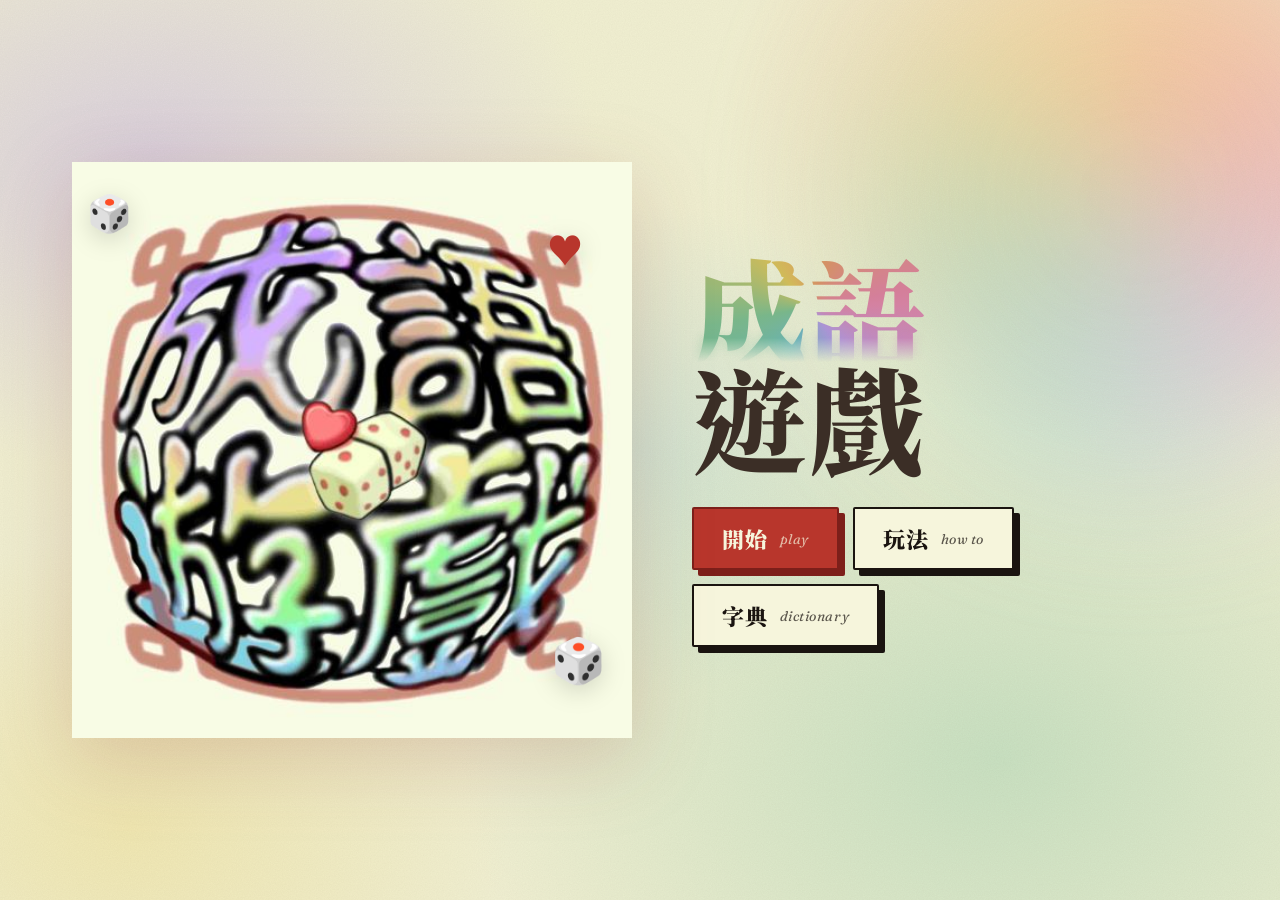
==== commit 44d2d949: "Add click-to-place tiles, dictionary overlay close, hero title polish - game.js: clicking a tile in " ====
--- a/index.html
+++ b/index.html
@@ -21,7 +21,7 @@
 
         <div class="hero-copy">
             <h2 class="hero-title">
-                <span class="accent">成語</span><br>
+                <span class="accent" data-text="成語">成語</span><br>
                 遊戲
             </h2>
             <p class="hero-sub">
--- a/styles.css
+++ b/styles.css
@@ -299,21 +299,38 @@
   content:""; width: 28px; height: 1px; background: var(--seal); display: inline-block;
 }
 .hero-title{
+  position: relative;
   font-family: var(--cjk);
   font-weight: 900;
   font-size: clamp(56px, 9vw, 120px);
   line-height: .95;
   margin: 0;
-  color: var(--ink);
+  color: var(--ink-soft);
   letter-spacing: .02em;
 }
 .hero-title .accent{
+  position: relative;
   display: inline-block;
   background: var(--psyche);
   -webkit-background-clip: text;
   background-clip: text;
   color: transparent;
-  filter: saturate(110%);
+  filter: saturate(160%) brightness(.82) contrast(1.03);
+  -webkit-mask-image: linear-gradient(180deg, #000 0%, #000 78%, transparent 100%);
+          mask-image: linear-gradient(180deg, #000 0%, #000 78%, transparent 100%);
+}
+.hero-title .accent::after{
+  content: attr(data-text);
+  position: absolute;
+  inset: 0;
+  background: var(--psyche);
+  -webkit-background-clip: text;
+  background-clip: text;
+  color: transparent;
+  filter: saturate(125%) blur(6px);
+  -webkit-mask-image: linear-gradient(180deg, transparent 0%, transparent 70%, #000 100%);
+          mask-image: linear-gradient(180deg, transparent 0%, transparent 70%, #000 100%);
+  pointer-events: none;
 }
 .hero-sub{
   font-family: "Fraunces", serif;
@@ -655,6 +672,7 @@
   border: 2.5px solid var(--ink);
   background: var(--paper);
   color: var(--ink);
+  text-shadow: none;
   font-family: var(--cjk);
   font-weight: 900;
   font-size: 44px;
